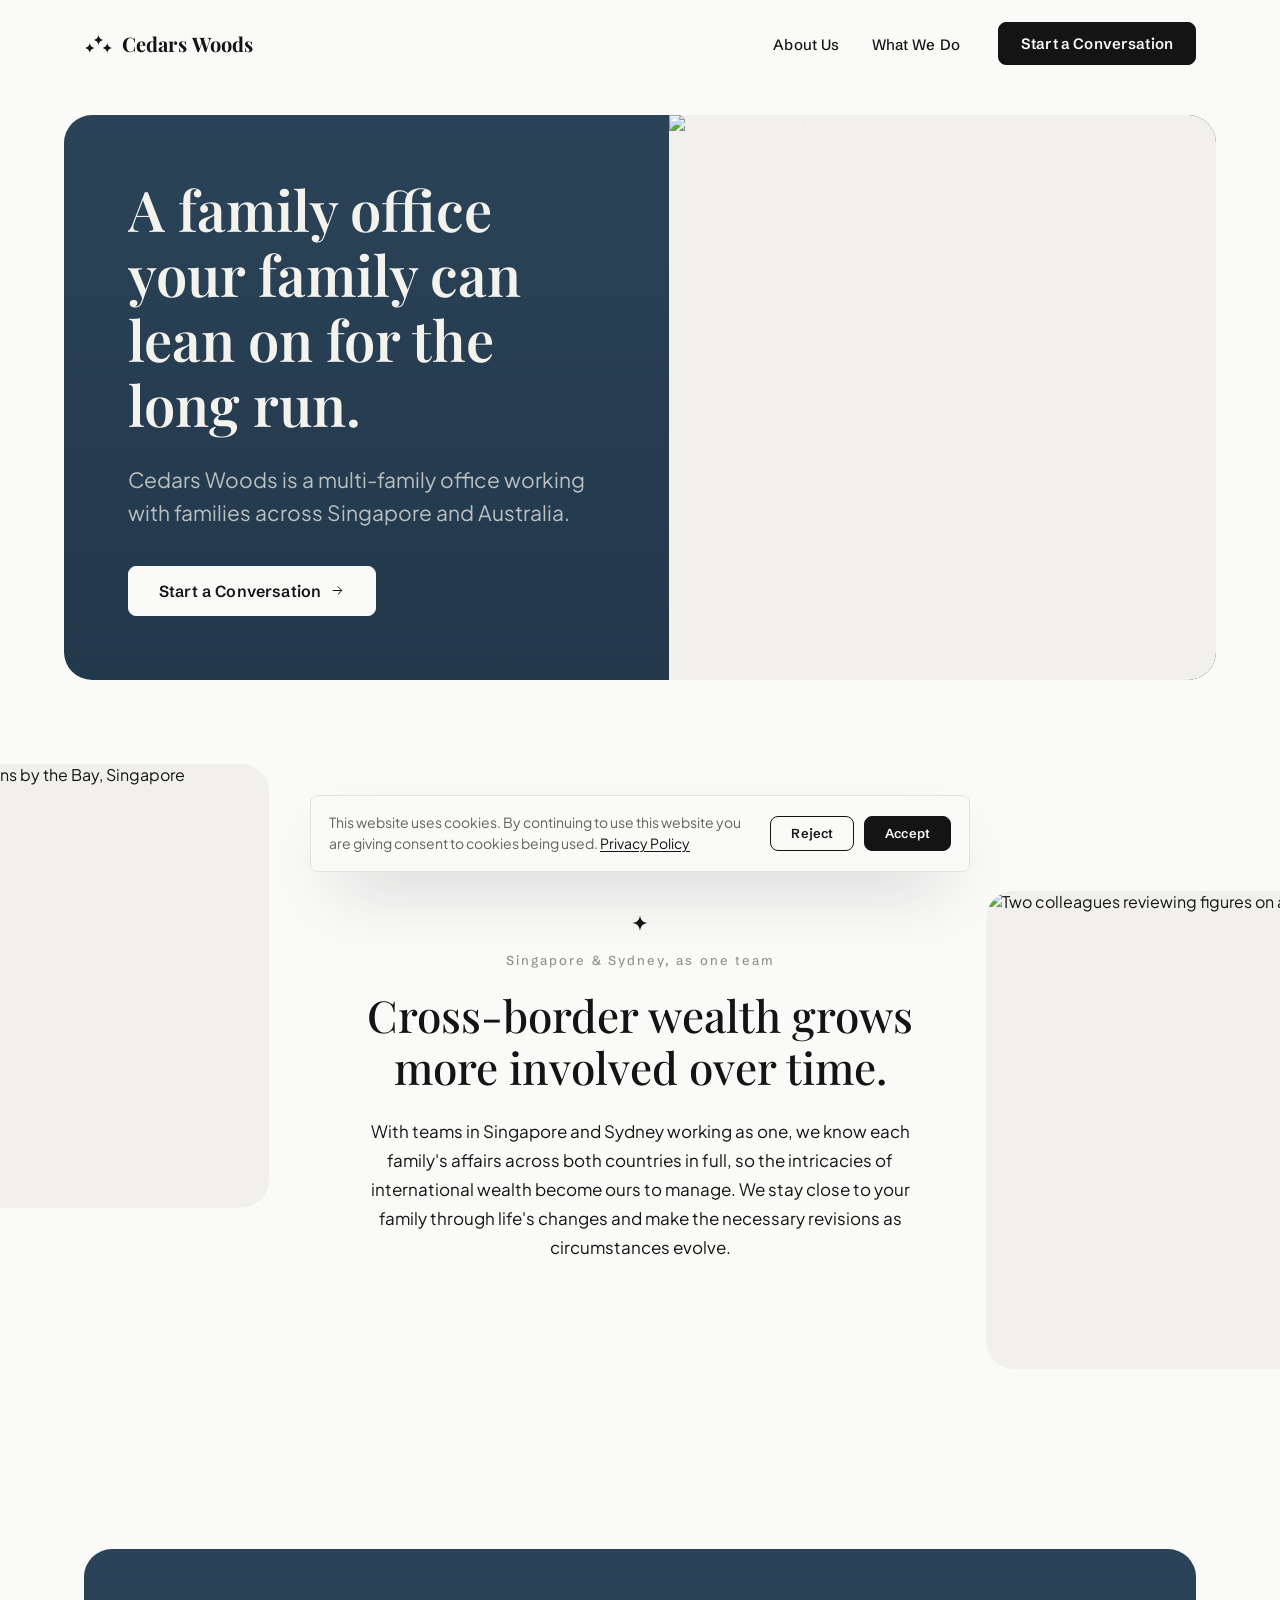
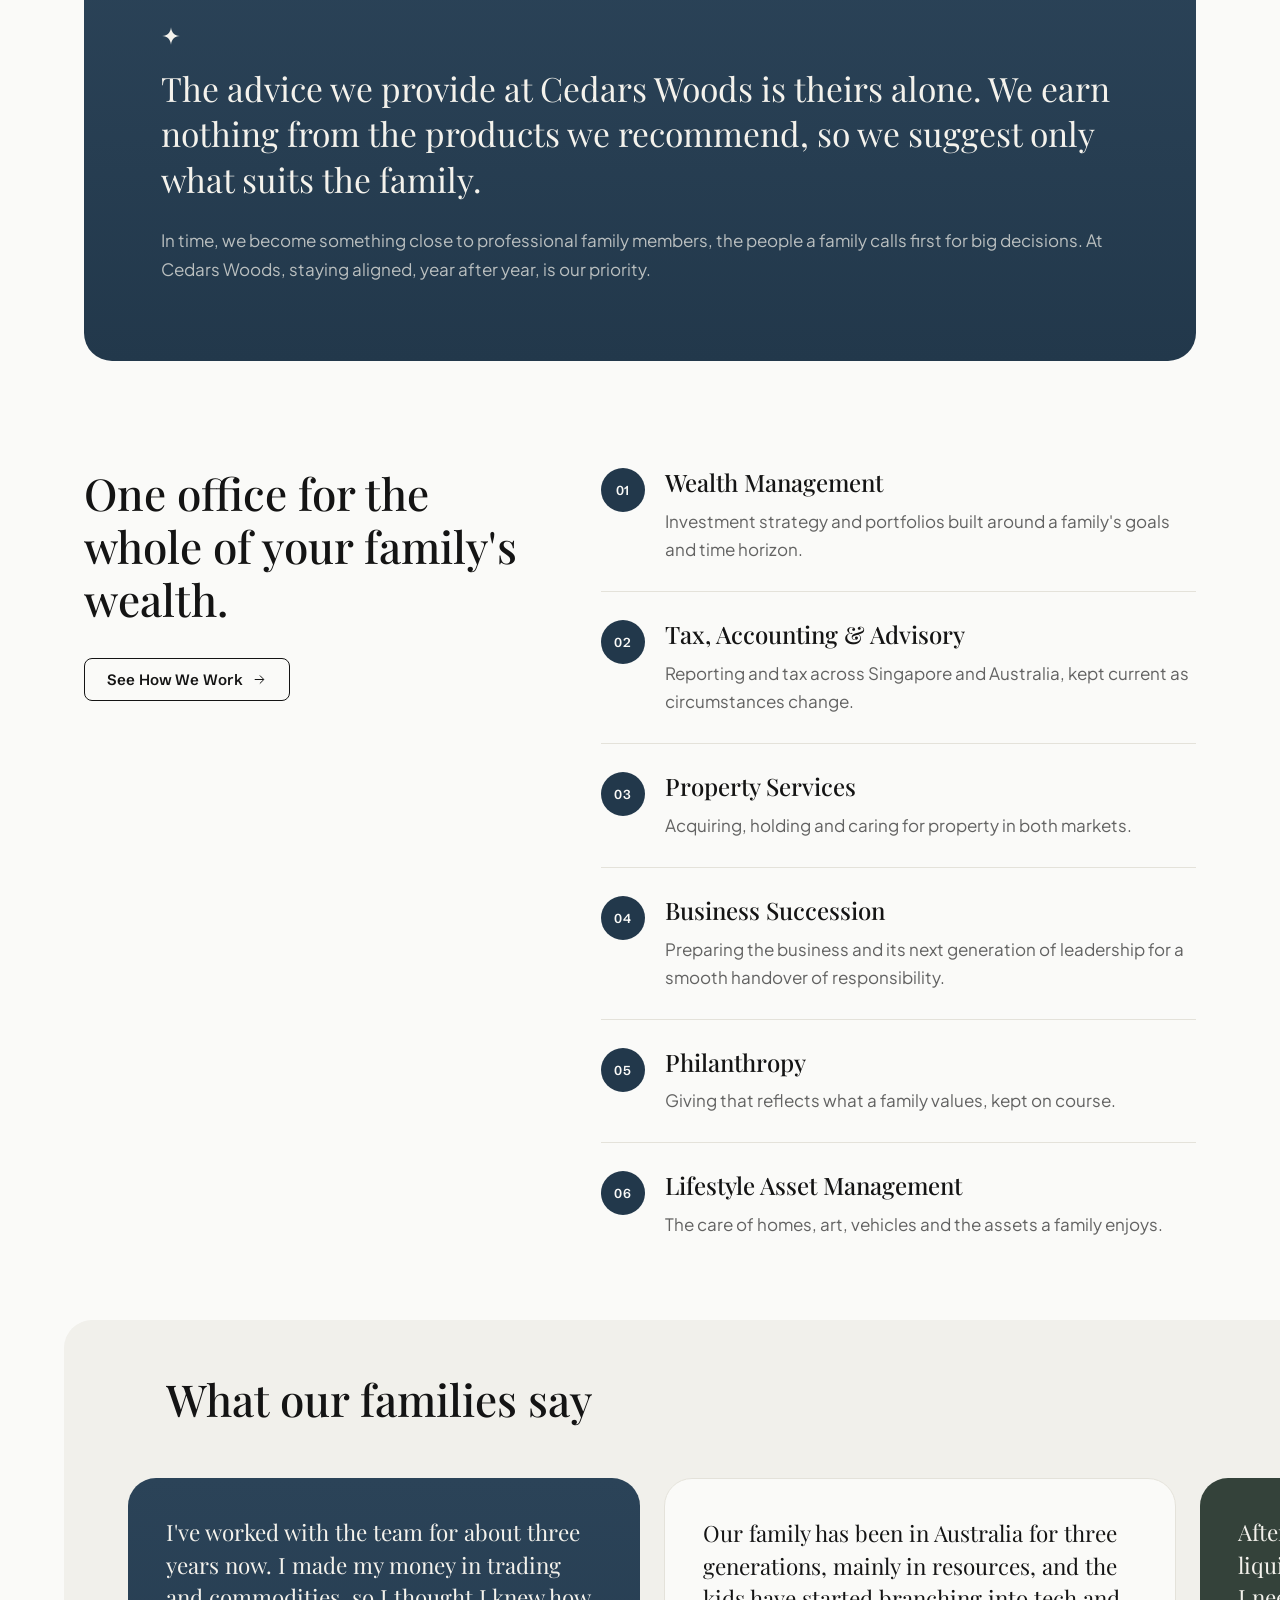
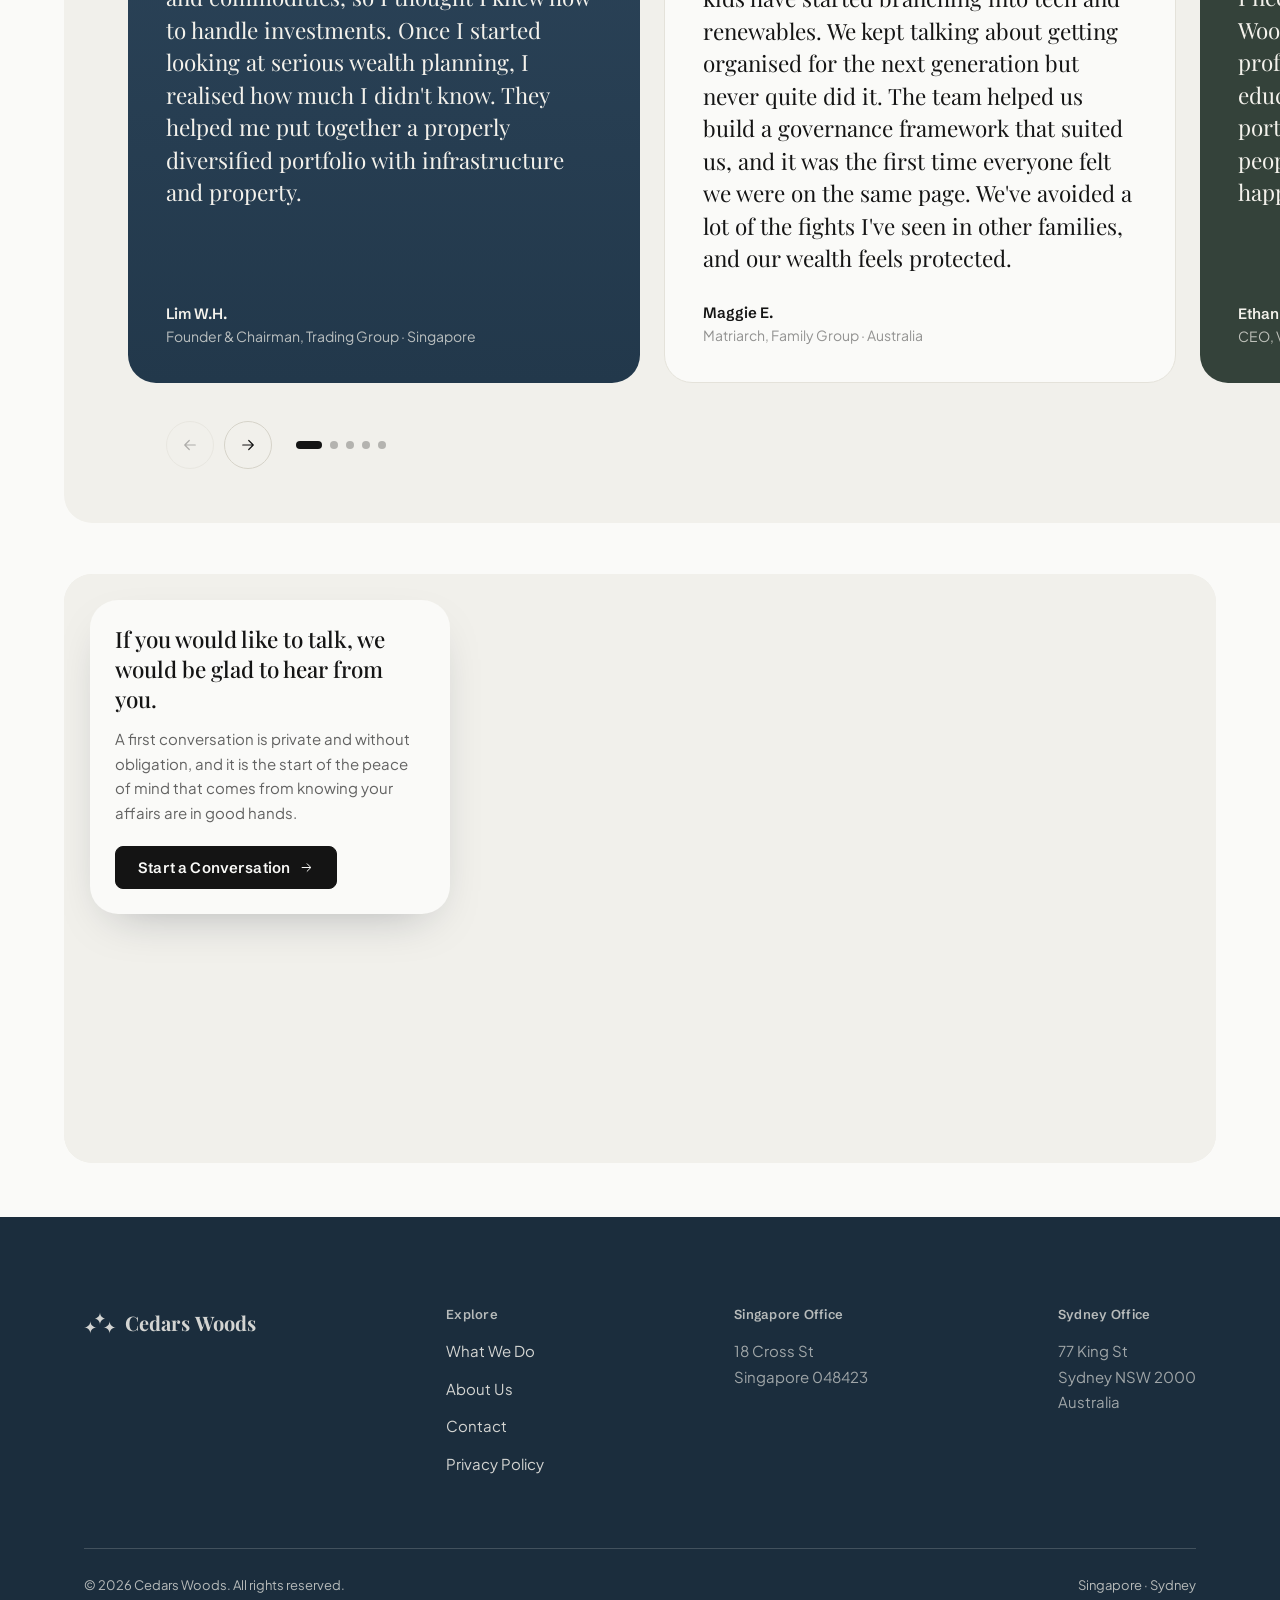
==== index.html @ e8a49296 "1" ====
<!DOCTYPE html>
<html lang="en">
<head>
<meta charset="utf-8">
<meta name="viewport" content="width=device-width, initial-scale=1">
<title>Cedars Woods | Multi-Family Office in Singapore &amp; Australia</title>
<meta name="description" content="Cedars Woods is a multi-family office looking after the whole of a family's wealth across Singapore and Australia, from investments to succession and giving.">
<link rel="icon" href="favicon.svg" type="image/svg+xml">
<link rel="stylesheet" href="style.css">
</head>
<body>

<header class="nav" id="nav">
  <div class="nav__inner">
    <a class="logo" href="index.html" aria-label="Cedars Woods">
      <svg width="29" height="20" viewBox="0 0 81.35 55.2" fill="currentColor" aria-hidden="true"><path d="M16.2,55.2c0-9.58-6.61-16.2-16.2-16.2,9.58,0,16.2-6.61,16.2-16.2,0,9.58,6.61,16.2,16.2,16.2-9.58,0-16.2,6.61-16.2,16.2Z"></path><path d="M40.68,32.39c0-9.58-6.61-16.2-16.2-16.2,9.58,0,16.2-6.61,16.2-16.2,0,9.58,6.61,16.2,16.2,16.2-9.58,0-16.2,6.61-16.2,16.2Z"></path><path d="M65.16,55.2c0-9.58-6.61-16.2-16.2-16.2,9.58,0,16.2-6.61,16.2-16.2,0,9.58,6.61,16.2,16.2,16.2-9.58,0-16.2,6.61-16.2,16.2Z"></path></svg>
      <span class="logo__word">Cedars&nbsp;Woods</span>
    </a>
    <nav class="nav__desktop">
      <ul class="nav__links">
        <li><a class="nav__link" href="about.html">About Us</a></li>
        <li><a class="nav__link" href="what-we-do.html">What We Do</a></li>
      </ul>
      <a class="btn btn--primary" href="contact.html">Start a Conversation</a>
    </nav>
    <button class="nav__toggle" id="navToggle" aria-label="Menu" aria-expanded="false">
      <svg width="24" height="24" viewBox="0 0 24 24" fill="none" aria-hidden="true"><path d="M3 7h18M3 12h18M3 17h18" stroke="currentColor" stroke-width="1.6" stroke-linecap="round"></path></svg>
    </button>
  </div>
  <div class="nav__mobile">
    <a href="about.html">About Us</a>
    <a href="what-we-do.html">What We Do</a>
    <a class="btn btn--primary" href="contact.html" style="align-self:flex-start;margin-top:12px;">Start a Conversation</a>
  </div>
</header>

<main>
  <!-- Hero -->
  <section class="hero">
    <div class="feature">
      <div class="hero__grid">
        <div class="hero__copy">
          <h1 data-line-reveal>A family office your family can lean on for the long run.</h1>
          <p>Cedars Woods is a multi-family office working with families across Singapore and Australia.</p>
          <div class="hero__actions">
            <a class="btn btn--light btn--lg" href="contact.html">Start a Conversation <svg width="15" height="15" viewBox="0 0 24 24" fill="none" aria-hidden="true"><path d="M5 12h13M13 6l6 6-6 6" stroke="currentColor" stroke-width="1.6" stroke-linecap="round" stroke-linejoin="round"></path></svg></a>
          </div>
        </div>
        <div class="hero__media">
          <div class="media"><img src="images/syd3.jpg" alt="Sydney Opera House reflected in the harbour"></div>
        </div>
      </div>
    </div>
  </section>

  <!-- Cross-border (flanked, parallax) -->
  <section class="flank">
    <div class="flank__img flank__img--left" data-factor="0.04">
      <div class="media" style="aspect-ratio:3/4;"><img src="images/sing3.jpg" alt="Gardens by the Bay, Singapore"></div>
    </div>
    <div class="flank__img flank__img--right" data-factor="0.03">
      <div class="media" style="aspect-ratio:3/4;"><img src="images/business1.jpg" alt="Two colleagues reviewing figures on a tablet"></div>
    </div>
    <div class="flank__inner">
      <div class="marker marker--center"><svg width="18" height="18" viewBox="0 0 24 24" fill="currentColor" aria-hidden="true"><path d="M12 1.5C12.7 8 16 11.3 22.5 12 16 12.7 12.7 16 12 22.5 11.3 16 8 12.7 1.5 12 8 11.3 11.3 8 12 1.5Z"></path></svg></div>
      <span class="eyebrow">Singapore &amp; Sydney, as one team</span>
      <h2 data-line-reveal>Cross-border wealth grows more involved over time.</h2>
      <p>With teams in Singapore and Sydney working as one, we know each family's affairs across both countries in full, so the intricacies of international wealth become ours to manage. We stay close to your family through life's changes and make the necessary revisions as circumstances evolve.</p>
    </div>
  </section>

  <!-- Why families stay -->
  <section class="section">
    <div class="reveal">
      <div class="feature whystay">
        <div>
          <div class="marker marker--on-navy" style="margin-bottom:20px;"><svg width="20" height="20" viewBox="0 0 24 24" fill="currentColor" aria-hidden="true"><path d="M12 1.5C12.7 8 16 11.3 22.5 12 16 12.7 12.7 16 12 22.5 11.3 16 8 12.7 1.5 12 8 11.3 11.3 8 12 1.5Z"></path></svg></div>
          <p class="serif">The advice we provide at Cedars Woods is theirs alone. We earn nothing from the products we recommend, so we suggest only what suits the family.</p>
          <p class="body">In time, we become something close to professional family members, the people a family calls first for big decisions. At Cedars Woods, staying aligned, year after year, is our priority.</p>
        </div>
      </div>
    </div>
  </section>

  <!-- What we do -->
  <section class="section">
    <div>
      <div class="services">
        <div class="services__aside">
          <h2 data-line-reveal>One office for the whole of your family's wealth.</h2>
          <div class="services__actions">
            <a class="btn btn--outline" href="what-we-do.html">See How We Work <svg width="15" height="15" viewBox="0 0 24 24" fill="none" aria-hidden="true"><path d="M5 12h13M13 6l6 6-6 6" stroke="currentColor" stroke-width="1.6" stroke-linecap="round" stroke-linejoin="round"></path></svg></a>
          </div>
        </div>
        <div class="services__list">
          <div class="service"><span class="service__num">01</span><div><h3>Wealth Management</h3><p>Investment strategy and portfolios built around a family's goals and time horizon.</p></div></div>
          <div class="service"><span class="service__num">02</span><div><h3>Tax, Accounting &amp; Advisory</h3><p>Reporting and tax across Singapore and Australia, kept current as circumstances change.</p></div></div>
          <div class="service"><span class="service__num">03</span><div><h3>Property Services</h3><p>Acquiring, holding and caring for property in both markets.</p></div></div>
          <div class="service"><span class="service__num">04</span><div><h3>Business Succession</h3><p>Preparing the business and its next generation of leadership for a smooth handover of responsibility.</p></div></div>
          <div class="service"><span class="service__num">05</span><div><h3>Philanthropy</h3><p>Giving that reflects what a family values, kept on course.</p></div></div>
          <div class="service"><span class="service__num">06</span><div><h3>Lifestyle Asset Management</h3><p>The care of homes, art, vehicles and the assets a family enjoys.</p></div></div>
        </div>
      </div>
    </div>
  </section>

  <!-- Testimonials -->
  <section class="tsection" aria-label="What our families say">
    <div class="tsection__head"><h2 data-line-reveal>What our families say</h2></div>
    <div class="tslider">
      <div class="tslider__track" id="tslideTrack">
        <figure class="tslide tslide--navy">
          <blockquote>I've worked with the team for about three years now. I made my money in trading and commodities, so I thought I knew how to handle investments. Once I started looking at serious wealth planning, I realised how much I didn't know. They helped me put together a properly diversified portfolio with infrastructure and property.</blockquote>
          <figcaption><span class="tslide__name">Lim W.H.</span><span class="tslide__detail">Founder &amp; Chairman, Trading Group · Singapore</span></figcaption>
        </figure>
        <figure class="tslide tslide--light">
          <blockquote>Our family has been in Australia for three generations, mainly in resources, and the kids have started branching into tech and renewables. We kept talking about getting organised for the next generation but never quite did it. The team helped us build a governance framework that suited us, and it was the first time everyone felt we were on the same page. We've avoided a lot of the fights I've seen in other families, and our wealth feels protected.</blockquote>
          <figcaption><span class="tslide__name">Maggie E.</span><span class="tslide__detail">Matriarch, Family Group · Australia</span></figcaption>
        </figure>
        <figure class="tslide tslide--green">
          <blockquote>After I sold part of the business and had liquidity events in Australia and Singapore, I needed proper structures fast. Cedars Woods handled the investment side professionally and helped me set up education funding and a small impact portfolio. They've quickly become the people I call when something important happens. That level of trust is rare.</blockquote>
          <figcaption><span class="tslide__name">Ethan C.</span><span class="tslide__detail">CEO, Venture Fund · Australia &amp; Singapore</span></figcaption>
        </figure>
        <figure class="tslide tslide--navy900">
          <blockquote>When my father passed away, I suddenly had to deal with assets spread across Australia while working full-time as a doctor. I was out of my depth. Cedars Woods took care of everything, and they helped my siblings and me have the conversations we'd been avoiding. Two years on, our capital is properly looked after. I'm grateful for that.</blockquote>
          <figcaption><span class="tslide__name">Dr. Sophia L.</span><span class="tslide__detail">Medical Specialist · Australia</span></figcaption>
        </figure>
        <figure class="tslide tslide--light">
          <blockquote>My father built the business in Singapore over forty years, and handing it on was never going to be simple. Cedars Woods sat down with all of us, not only me, and helped the family agree how the next generation would take the reins. The arrangement they drew up has held, and we are closer for it.</blockquote>
          <figcaption><span class="tslide__name">Tan K.S.</span><span class="tslide__detail">Second Generation, Manufacturing Group · Singapore</span></figcaption>
        </figure>
      </div>
    </div>
    <div class="tslider__controls">
      <div class="tslider__arrows">
        <button class="t-arrow" id="tPrev" aria-label="Previous" disabled><svg width="18" height="18" viewBox="0 0 24 24" fill="none" aria-hidden="true"><path d="M19 12H6M11 6l-6 6 6 6" stroke="currentColor" stroke-width="1.6" stroke-linecap="round" stroke-linejoin="round"></path></svg></button>
        <button class="t-arrow" id="tNext" aria-label="Next"><svg width="18" height="18" viewBox="0 0 24 24" fill="none" aria-hidden="true"><path d="M5 12h13M13 6l6 6-6 6" stroke="currentColor" stroke-width="1.6" stroke-linecap="round" stroke-linejoin="round"></path></svg></button>
      </div>
      <div class="tslider__dots" id="tDots"></div>
    </div>
  </section>

  <!-- Closing CTA over media -->
  <section class="cta-media">
    <div class="cta-media__frame">
      <div class="media"><video src="images/contact.mp4" autoplay muted loop playsinline></video></div>
      <div class="cta-media__card">
        <h2 data-line-reveal>If you would like to talk, we would be glad to hear from you.</h2>
        <p>A first conversation is private and without obligation, and it is the start of the peace of mind that comes from knowing your affairs are in good hands.</p>
        <a class="btn btn--primary" href="contact.html">Start a Conversation <svg width="15" height="15" viewBox="0 0 24 24" fill="none" aria-hidden="true"><path d="M5 12h13M13 6l6 6-6 6" stroke="currentColor" stroke-width="1.6" stroke-linecap="round" stroke-linejoin="round"></path></svg></a>
      </div>
    </div>
  </section>
</main>

<footer class="footer">
  <div class="footer__inner">
    <div class="footer__grid">
      <div class="footer__brand">
        <a class="logo logo--on-navy" href="index.html" aria-label="Cedars Woods">
          <svg width="32" height="22" viewBox="0 0 81.35 55.2" fill="currentColor" aria-hidden="true"><path d="M16.2,55.2c0-9.58-6.61-16.2-16.2-16.2,9.58,0,16.2-6.61,16.2-16.2,0,9.58,6.61,16.2,16.2,16.2-9.58,0-16.2,6.61-16.2,16.2Z"></path><path d="M40.68,32.39c0-9.58-6.61-16.2-16.2-16.2,9.58,0,16.2-6.61,16.2-16.2,0,9.58,6.61,16.2,16.2,16.2-9.58,0-16.2,6.61-16.2,16.2Z"></path><path d="M65.16,55.2c0-9.58-6.61-16.2-16.2-16.2,9.58,0,16.2-6.61,16.2-16.2,0,9.58,6.61,16.2,16.2,16.2-9.58,0-16.2,6.61-16.2,16.2Z"></path></svg>
          <span class="logo__word">Cedars&nbsp;Woods</span>
        </a>
      </div>
      <div>
        <h4>Explore</h4>
        <ul>
          <li><a href="what-we-do.html">What We Do</a></li>
          <li><a href="about.html">About Us</a></li>
          <li><a href="contact.html">Contact</a></li>
          <li><a href="privacy.html">Privacy Policy</a></li>
        </ul>
      </div>
      <div>
        <h4>Singapore Office</h4>
        <address>18 Cross St<br>Singapore 048423</address>
      </div>
      <div>
        <h4>Sydney Office</h4>
        <address>77 King St<br>Sydney NSW 2000<br>Australia</address>
      </div>
    </div>
    <div class="footer__base">
      <span>© <span id="year">2026</span> Cedars Woods. All rights reserved.</span>
      <span>Singapore · Sydney</span>
    </div>
  </div>
</footer>

<script type="module" src="js/main.js"></script>
</body>
</html>
---- style.css ----
@import url('https://fonts.googleapis.com/css2?family=Playfair+Display:ital,wght@0,400;0,500;0,600;0,700;0,800;1,400;1,500;1,600&family=Schibsted+Grotesk:ital,wght@0,400;0,500;0,600;0,700&family=Plus+Jakarta+Sans:ital,wght@0,400;0,500;0,600;0,700;1,400&display=swap');

:root {
  /* palette */
  --navy-700: #2B4358;
  --navy-800: #22384B;
  --navy-900: #1B2D3D;
  --surface: #FAFAF8;
  --surface-2: #F1F0EB;
  --ink: #141414;
  --green-800: #34423A;
  --ink-70: rgba(20, 20, 20, 0.66);
  --ink-45: rgba(20, 20, 20, 0.45);
  --line: #E4E2DA;
  --line-strong: #D6D3C9;
  --on-navy: #F4F2EC;
  --on-navy-70: rgba(244, 242, 236, 0.72);
  --on-navy-line: rgba(244, 242, 236, 0.18);

  --text-body: var(--ink-70);
  --text-muted: var(--ink-45);
  --border-subtle: var(--line);
  --border-control: var(--line-strong);
  --accent: var(--green-800);
  --btn-bg-hover: #2c2c2c;
  --feature-gradient: linear-gradient(180deg, var(--navy-700) 0%, var(--navy-800) 100%);
  --image-scrim: linear-gradient(180deg, rgba(15,25,38,0) 35%, rgba(15,25,38,0.65) 100%);

  /* type */
  --font-serif: 'Playfair Display', Georgia, 'Times New Roman', serif;
  --font-label: 'Schibsted Grotesk', system-ui, -apple-system, sans-serif;
  --font-body: 'Plus Jakarta Sans', system-ui, -apple-system, sans-serif;
  --display-xl: clamp(2.25rem, 1.4rem + 3.4vw, 3.5rem);
  --display-lg: clamp(1.9rem, 1.3rem + 2.4vw, 2.75rem);
  --display-md: clamp(1.6rem, 1.2rem + 1.6vw, 2.1rem);
  --display-sm: 1.5rem;
  --text-lead: clamp(1.125rem, 1.05rem + 0.4vw, 1.3125rem);

  /* space */
  --section-y: clamp(40px, 4.2vw, 76px);
  --gutter: clamp(20px, 5vw, 64px);
  --max-page: 1240px;
  --max-prose: 620px;
  --max-wide: 1080px;

  /* effects */
  --radius-card: 28px;
  --radius-control: 8px;
  --radius-pill: 999px;
  --shadow-card: 0 18px 50px -24px rgba(20, 30, 45, 0.35);
  --shadow-float: 0 30px 70px -30px rgba(15, 25, 40, 0.45);
  --ease-out: cubic-bezier(0.22, 1, 0.36, 1);
  --dur-base: 280ms;
  --dur-slow: 600ms;
  --thread: #3F5C77;
}

* { box-sizing: border-box; }
html { scroll-behavior: smooth; }
body {
  margin: 0;
  background: var(--surface);
  font-family: var(--font-body);
  color: var(--ink);
  -webkit-font-smoothing: antialiased;
}
img { display: block; max-width: 100%; }
a { color: inherit; }
h1, h2, h3, p, figure, blockquote { margin: 0; }

/* ---------- shared bits ---------- */
.eyebrow {
  font-family: var(--font-label); font-size: 0.8125rem; font-weight: 500;
  letter-spacing: 0.16em; color: var(--text-muted);
}
.eyebrow--on-navy { color: var(--on-navy-70); }

.marker { display: flex; }
.marker--center { justify-content: center; }
.marker svg { display: block; color: var(--ink); }
.marker--on-navy svg { color: var(--on-navy); }

.lead { font-size: var(--text-lead); line-height: 1.6; color: var(--text-body); }

/* media placeholders — replace each .media with a real <img> (or <video>) */
.media {
  position: relative; overflow: hidden; border-radius: var(--radius-card);
  background: var(--surface-2); min-height: 220px;
}
.media img, .media video { width: 100%; height: 100%; object-fit: cover; }
.media[data-label]::after {
  content: attr(data-label); position: absolute; inset: 0; display: flex;
  align-items: center; justify-content: center; text-align: center; padding: 24px;
  font-family: var(--font-label); font-size: 0.8125rem; letter-spacing: 0.04em;
  color: var(--ink-45);
}

/* ---------- buttons ---------- */
.btn {
  display: inline-flex; align-items: center; gap: 9px;
  font-family: var(--font-label); font-weight: 600; letter-spacing: 0.01em; line-height: 1;
  border-radius: var(--radius-control); cursor: pointer; text-decoration: none; white-space: nowrap;
  padding: 13px 22px; font-size: 0.9375rem; border: 1px solid transparent;
  -webkit-tap-highlight-color: transparent;
  transition: background var(--dur-base) var(--ease-out), color var(--dur-base) var(--ease-out), transform 160ms var(--ease-out), opacity var(--dur-base) var(--ease-out);
}
.btn--lg { padding: 16px 30px; font-size: 1rem; }
.btn--primary { background: var(--ink); color: var(--surface); border-color: var(--ink); }
.btn--primary:hover { background: var(--btn-bg-hover); border-color: var(--btn-bg-hover); }
.btn--light { background: var(--surface); color: var(--ink); border-color: var(--surface); }
.btn--light:hover { opacity: 0.88; }
.btn--outline { background: transparent; color: var(--ink); border-color: var(--ink); }
.btn--outline:hover { background: var(--ink); color: var(--surface); }
.btn:active { transform: translateY(1px); }
.btn svg { transition: transform var(--dur-base) var(--ease-out); }
.btn:hover svg { transform: translateX(3px); }

.inline-link {
  color: var(--ink); text-decoration: underline; text-underline-offset: 3px;
  text-decoration-thickness: 1px; transition: color var(--dur-base) var(--ease-out);
}
.inline-link:hover { color: var(--accent); }

/* ---------- nav ---------- */
.nav { background: var(--surface); position: relative; z-index: 30; }
.nav__inner {
  max-width: var(--max-page); margin: 0 auto; padding: 22px var(--gutter);
  display: flex; align-items: center; justify-content: space-between; gap: 24px;
}
.logo { display: inline-flex; align-items: center; gap: 9px; text-decoration: none; color: var(--ink); }
.logo svg { display: block; }
.logo__word { font-family: var(--font-serif); font-weight: 700; font-size: 1.25rem; letter-spacing: 0.005em; white-space: nowrap; }
.logo--on-navy { color: var(--on-navy); }

.nav__desktop { display: flex; align-items: center; gap: 38px; }
.nav__links { display: flex; align-items: center; gap: 32px; list-style: none; margin: 0; padding: 0; }
.nav__link {
  font-family: var(--font-label); font-size: 0.9375rem; font-weight: 500; color: var(--ink);
  text-decoration: none; letter-spacing: 0.01em; white-space: nowrap; position: relative;
}
.nav__link::after {
  content: ""; position: absolute; left: 0; bottom: -5px; width: 100%; height: 1px;
  background: currentColor; transform: scaleX(0); transform-origin: right;
  transition: transform var(--dur-base) var(--ease-out);
}
.nav__link:hover::after, .nav__link[aria-current="page"]::after { transform: scaleX(1); transform-origin: left; }

.nav__toggle { display: none; background: none; border: none; cursor: pointer; padding: 8px; color: var(--ink); }
.nav__mobile { display: none; border-top: 1px solid var(--border-subtle); padding: 16px var(--gutter) 28px; flex-direction: column; gap: 4px; }
.nav__mobile a { font-family: var(--font-label); font-weight: 500; font-size: 1.0625rem; color: var(--ink); text-decoration: none; padding: 12px 0; }
.nav.is-open .nav__mobile { display: flex; }

/* ---------- hero ---------- */
.hero { padding: 28px var(--gutter) 0; }
.feature {
  background: var(--feature-gradient); color: var(--on-navy);
  border-radius: var(--radius-card); overflow: hidden;
}
.hero .feature { box-shadow: none; }
.hero__grid { display: grid; grid-template-columns: 1.05fr 0.95fr; align-items: stretch; }
.hero__copy { padding: clamp(36px, 5vw, 76px); display: flex; flex-direction: column; justify-content: center; }
.hero__copy h1 {
  font-family: var(--font-serif); font-weight: 600; font-size: var(--display-xl);
  line-height: 1.08; letter-spacing: normal; color: var(--on-navy); max-width: 12ch;
}
.hero__copy p { margin-top: 24px; font-size: var(--text-lead); line-height: 1.6; color: var(--on-navy-70); max-width: 42ch; }
.hero__actions { margin-top: 36px; }
.hero__media { position: relative; min-height: 440px; }
.hero__media .media { position: absolute; inset: 0; border-radius: 0; }

/* ---------- generic section ---------- */
.section { max-width: var(--max-page); margin: 0 auto; padding: var(--section-y) var(--gutter); }
.section--wide { max-width: var(--max-wide); }
.section--prose { max-width: var(--max-prose); }
.section__head h2 {
  font-family: var(--font-serif); font-weight: 500; font-size: var(--display-lg);
  line-height: 1.12; letter-spacing: normal; color: var(--ink);
}

/* ---------- services (home, two columns) ---------- */
.services { display: grid; grid-template-columns: minmax(0, 0.85fr) minmax(0, 1.15fr); gap: clamp(40px, 6vw, 88px); align-items: start; }
.services__aside h2 { font-family: var(--font-serif); font-weight: 500; font-size: var(--display-lg); line-height: 1.12; letter-spacing: normal; color: var(--ink); }
.services__actions { margin-top: 32px; }

.service { display: grid; grid-template-columns: auto 1fr; gap: 20px; align-items: start; padding: 28px 0; border-top: 1px solid var(--border-subtle); }
.service:first-child { border-top: none; padding-top: 0; }
.service__num {
  display: inline-flex; align-items: center; justify-content: center;
  width: 44px; height: 44px; border-radius: var(--radius-pill); flex: 0 0 auto;
  background: var(--navy-800); color: var(--surface);
  font-family: var(--font-label); font-size: 0.8125rem; font-weight: 600; letter-spacing: 0.02em;
}
.service h3 { font-family: var(--font-serif); font-weight: 500; font-size: 1.5rem; line-height: 1.2; letter-spacing: normal; color: var(--ink); }
.service p { margin-top: 10px; font-size: 1.0625rem; line-height: 1.65; color: var(--text-body); max-width: 60ch; }

/* ---------- flanked intro ---------- */
.flank { position: relative; overflow: hidden; }
.flank__inner { max-width: min(700px, 100%); margin: 0 auto; padding: calc(var(--section-y) + 180px) var(--gutter); position: relative; z-index: 1; text-align: center; }
.flank__inner h2 { margin-top: 22px; font-family: var(--font-serif); font-weight: 500; font-size: var(--display-lg); line-height: 1.12; letter-spacing: normal; color: var(--ink); }
.flank__inner .eyebrow { display: block; margin-top: 20px; }
.flank__inner p { margin: 22px auto 0; max-width: 54ch; font-size: 1.0625rem; line-height: 1.7; color: var(--ink); }
.flank__img { position: absolute; will-change: transform; z-index: 0; }
.flank__img .media { width: 100%; }
.flank__img--left { left: clamp(-120px, -5vw, -64px); top: clamp(80px, 13%, 200px); width: clamp(240px, 26vw, 460px); }
.flank__img--right { right: clamp(-120px, -5vw, -64px); bottom: clamp(80px, 13%, 200px); width: clamp(260px, 28vw, 500px); }

/* ---------- why stay (navy panel) ---------- */
.whystay { padding: clamp(40px, 6vw, 88px); }
.whystay > div { max-width: none; }
.whystay p.serif { font-family: var(--font-serif); font-weight: 400; font-size: var(--display-md); line-height: 1.35; letter-spacing: normal; color: var(--on-navy); }
.whystay p.body { margin-top: 24px; font-size: 1.0625rem; line-height: 1.7; color: var(--on-navy-70); }

/* ---------- testimonial slider ---------- */
.tsection {
  --tslide-w: clamp(300px, 40vw, 560px); --tslide-pad: clamp(28px, 3vw, 44px);
  margin-left: var(--gutter); background: var(--surface-2);
  border-top-left-radius: var(--radius-card); border-bottom-left-radius: var(--radius-card);
  overflow: hidden; padding-top: var(--section-y); padding-bottom: var(--section-y);
}
.tsection__head { padding-left: calc(var(--gutter) + var(--tslide-pad)); padding-right: var(--gutter); }
.tsection__head h2 { font-family: var(--font-serif); font-weight: 500; font-size: var(--display-lg); line-height: 1.12; letter-spacing: normal; color: var(--ink); }
.tslider { margin-top: clamp(32px, 4vw, 56px); }
.tslider__track { display: flex; gap: 24px; align-items: stretch; padding-left: var(--gutter); transition: transform var(--dur-slow) var(--ease-out); will-change: transform; }
.tslide {
  flex: 0 0 var(--tslide-w); width: var(--tslide-w); margin: 0;
  border-radius: var(--radius-card); padding: var(--tslide-pad);
  display: flex; flex-direction: column; justify-content: space-between; gap: 28px;
}
.tslide blockquote { font-family: var(--font-serif); font-weight: 400; font-size: clamp(1.1rem, 1rem + 0.5vw, 1.4rem); line-height: 1.45; letter-spacing: normal; text-wrap: pretty; }
.tslide figcaption { display: flex; flex-direction: column; gap: 4px; }
.tslide__name { font-family: var(--font-label); font-weight: 600; font-size: 0.9375rem; }
.tslide__detail { font-size: 0.875rem; }
.tslide--navy { background: var(--feature-gradient); color: var(--on-navy); }
.tslide--navy .tslide__detail { color: var(--on-navy-70); }
.tslide--light { background: var(--surface); color: var(--ink); border: 1px solid var(--border-subtle); }
.tslide--light .tslide__detail { color: var(--text-muted); }
.tslide--green { background: var(--green-800); color: var(--on-navy); }
.tslide--green .tslide__detail { color: rgba(244, 242, 236, 0.72); }
.tslide--navy900 { background: var(--navy-900); color: var(--on-navy); }
.tslide--navy900 .tslide__detail { color: var(--on-navy-70); }

.tslider__controls { padding-left: calc(var(--gutter) + var(--tslide-pad)); margin-top: clamp(28px, 3vw, 40px); display: flex; align-items: center; gap: 24px; }
.tslider__arrows { display: flex; gap: 10px; }
.t-arrow {
  display: inline-flex; align-items: center; justify-content: center; width: 48px; height: 48px;
  border-radius: var(--radius-pill); border: 1px solid var(--border-control); background: transparent;
  color: var(--ink); cursor: pointer;
  transition: background var(--dur-base) var(--ease-out), color var(--dur-base) var(--ease-out), opacity var(--dur-base) var(--ease-out);
}
.t-arrow:hover { background: var(--ink); color: var(--surface); border-color: var(--ink); }
.t-arrow:disabled { opacity: 0.3; cursor: default; }
.t-arrow:disabled:hover { background: transparent; color: var(--ink); border-color: var(--border-control); }
.tslider__dots { display: flex; gap: 8px; }
.t-dot { width: 8px; height: 8px; border-radius: 999px; border: none; padding: 0; cursor: pointer; background: var(--ink); opacity: 0.28; transition: width var(--dur-base) var(--ease-out), opacity var(--dur-base) var(--ease-out); }
.t-dot.is-active { width: 26px; opacity: 1; }

/* ---------- home cta media ---------- */
.cta-media { padding-top: clamp(32px, 4vw, 64px); padding-bottom: var(--section-y); }
.cta-media__frame {
  position: relative; margin-left: var(--gutter); margin-right: var(--gutter);
  border-radius: var(--radius-card); overflow: hidden; min-height: clamp(440px, 46vw, 600px);
  background: var(--surface-2);
}
.cta-media__frame .media { position: absolute; inset: 0; border-radius: 0; }
.cta-media__card {
  position: absolute; top: 0; left: 0; margin: clamp(18px, 2vw, 32px); max-width: 360px;
  background: var(--surface); border-radius: var(--radius-card); box-shadow: var(--shadow-card);
  padding: clamp(24px, 2vw, 32px);
}
.cta-media__card h2 { font-family: var(--font-serif); font-weight: 500; font-size: 1.4rem; line-height: 1.25; letter-spacing: normal; color: var(--ink); }
.cta-media__card p { margin-top: 12px; font-size: 0.9375rem; line-height: 1.65; color: var(--text-body); }
.cta-media__card .btn { margin-top: 20px; }

/* ---------- recurring cta band ---------- */
.cta-band { text-align: center; }
.cta-band h2 { margin-top: 22px; font-family: var(--font-serif); font-weight: 500; font-size: var(--display-md); line-height: 1.25; letter-spacing: normal; color: var(--ink); }
.cta-band p { margin: 20px auto 0; max-width: 46ch; font-size: 1.0625rem; line-height: 1.7; color: var(--text-body); }
.cta-band .btn { margin-top: 32px; }

/* ---------- about / what-we-do shared ---------- */
.page-hero { max-width: var(--max-page); margin: 0 auto; padding: clamp(48px, 7vw, 104px) var(--gutter) clamp(24px, 3vw, 40px); }
.page-hero__inner { max-width: 820px; }
.page-hero h1 { margin-top: 20px; font-family: var(--font-serif); font-weight: 600; font-size: var(--display-xl); line-height: 1.08; letter-spacing: normal; color: var(--ink); }
.page-hero p { margin-top: 24px; max-width: 64ch; }

.altrow { display: grid; grid-template-columns: 1fr 1fr; gap: clamp(32px, 5vw, 76px); align-items: center; }
.altrow--flip .altrow__media { order: 2; }
.altrow__copy h2 { margin-top: 16px; font-family: var(--font-serif); font-weight: 500; font-size: var(--display-md); line-height: 1.18; letter-spacing: normal; color: var(--ink); }
.altrow__copy p { margin-top: 18px; font-size: 1.0625rem; line-height: 1.7; color: var(--text-body); }

/* about — bold side-spilling "moment" blocks (one big image holds two text moments) */
.moment { position: relative; overflow: hidden; }
.moment__inner {
  position: relative; z-index: 1; max-width: var(--max-page); margin: 0 auto;
  padding: clamp(64px, 9vw, 150px) var(--gutter);
  display: flex; flex-direction: column; gap: clamp(64px, 9vw, 150px);
}
.moment--left .moment__inner { align-items: flex-end; }   /* text on the right */
.moment--right .moment__inner { align-items: flex-start; } /* text on the left */
.moment__block { width: min(44%, 500px); }
.moment__block .eyebrow { display: block; }
.moment__block .serif { margin-top: 20px; font-family: var(--font-serif); font-weight: 400; font-size: var(--display-md); line-height: 1.32; letter-spacing: normal; color: var(--ink); }
.moment__block > :first-child { margin-top: 0; }
.moment__block h2 { margin-top: 20px; font-family: var(--font-serif); font-weight: 500; font-size: var(--display-md); line-height: 1.18; letter-spacing: normal; color: var(--ink); }
.moment__block p { margin-top: 18px; font-size: 1.0625rem; line-height: 1.7; color: var(--text-body); }
.moment__img { position: absolute; top: clamp(36px, 4vw, 72px); bottom: clamp(36px, 4vw, 72px); width: clamp(360px, 42vw, 680px); overflow: hidden; border-radius: var(--radius-card); z-index: 0; }
.moment__img--left { left: clamp(-160px, -6vw, -72px); }
.moment__img--right { right: clamp(-160px, -6vw, -72px); }
.moment__img-inner { position: absolute; top: -90px; bottom: -90px; left: 0; right: 0; will-change: transform; }
.moment__img .media { width: 100%; height: 100%; min-height: 0; border-radius: 0; }
/* scale tied to scroll (scrubbed in JS), anchored to the bottom corner nearest the edge */
.moment__img { transition: transform 200ms var(--ease-out), opacity 200ms var(--ease-out); }
.moment__img--left { transform-origin: left bottom; }
.moment__img--right { transform-origin: right bottom; }

/* ---------- "the line" theme ---------- */
.thread { width: 2px; background: rgba(63, 92, 119, 0.18); position: relative; flex: 0 0 auto; }
.thread__fill { position: absolute; inset: 0; background: var(--thread); transform: scaleY(0); transform-origin: top; transition: transform 760ms var(--ease-out); }
.thread--connector { height: clamp(80px, 12vh, 150px); margin: 6px 0; align-self: flex-start; }
.thread--connector.is-in .thread__fill { transform: scaleY(1); }

/* blue underlined section titles */
.line-title { color: var(--thread); text-decoration: underline; text-underline-offset: 5px; text-decoration-thickness: 1px; }

/* pinned line stage (intro): large left image + title -> blue line -> one paragraph at a time */
.line-stage { position: relative; height: 280vh; }
.line-stage__pin {
  position: sticky; top: 0; min-height: 100vh; overflow: hidden;
  display: flex; align-items: center;
}
.line-stage__pin-inner {
  width: 100%; max-width: var(--max-page); margin: 0 auto;
  padding: clamp(48px, 9vh, 96px) var(--gutter);
  display: flex; justify-content: flex-end;
}
.line-stage__col { width: min(46%, 520px); display: flex; flex-direction: column; }
.line-stage__title { max-width: 18ch; font-family: var(--font-serif); font-weight: 500; font-size: var(--display-md); line-height: 1.18; letter-spacing: normal; color: var(--ink); }
.line-stage .thread--stage { height: clamp(110px, 18vh, 220px); margin: clamp(22px, 3.2vh, 40px) 0; }
.line-stage__paras { position: relative; max-width: 46ch; min-height: clamp(170px, 22vh, 250px); }
.line-para { position: absolute; left: 0; top: 0; width: 100%; margin: 0; font-family: var(--font-body); font-size: 1.0625rem; line-height: 1.65; color: var(--text-body); opacity: 0; transform: translateY(26px); transition: opacity 520ms var(--ease-out), transform 760ms var(--ease-out); pointer-events: none; will-change: opacity, transform; }
.line-para.is-active { opacity: 1; transform: none; pointer-events: auto; transition: opacity 700ms var(--ease-out) 160ms, transform 880ms var(--ease-out) 160ms; }

/* right-side stage (image right, content left) + line entering from above */
.line-stage--right { height: 220vh; }
.line-stage--right .line-stage__pin { align-items: flex-start; }
.line-stage__pin-inner--left { justify-content: flex-start; }
.line-stage .thread--above { height: clamp(140px, 24vh, 280px); margin: 0 0 clamp(24px, 3.5vh, 44px); }
.line-stage__panels { min-height: clamp(230px, 32vh, 360px); }
.line-panel { display: block; }
.line-panel .eyebrow { display: block; }
.line-panel p { margin-top: 16px; }

.twocol { display: grid; grid-template-columns: 260px 1fr; gap: clamp(32px, 5vw, 76px); align-items: start; }
.twocol__main p.serif { font-family: var(--font-serif); font-weight: 400; font-size: var(--display-md); line-height: 1.32; letter-spacing: normal; color: var(--ink); }
.twocol__main p.body { margin-top: 22px; font-size: 1.0625rem; line-height: 1.7; color: var(--text-body); }
.twocol__main h2 { margin-top: 16px; font-family: var(--font-serif); font-weight: 500; font-size: var(--display-md); line-height: 1.18; letter-spacing: normal; color: var(--ink); }

/* what-we-do scroll carousel (one image at a time, advances on scroll steps, pinned) */
.twocol__aside:has(.wd-carousel) { align-self: stretch; }
.wd-carousel { --cg: 14px; position: sticky; top: 40px; }
.wd-carousel__viewport { width: 100%; height: clamp(200px, 24vw, 300px); overflow: hidden; border-radius: var(--radius-card); }
.wd-carousel__track { display: flex; flex-direction: row; gap: var(--cg); height: 100%; transition: transform 760ms cubic-bezier(0.65, 0, 0.2, 1); will-change: transform; }
.wd-carousel__item { flex: 0 0 100%; height: 100%; }
.wd-carousel__item .media { min-height: 0; height: 100%; border-radius: var(--radius-card); }

.giving p.serif { margin-top: 22px; font-family: var(--font-serif); font-weight: 400; font-size: var(--display-md); line-height: 1.35; color: var(--on-navy); }
.giving p.body { margin-top: 22px; font-size: 1.0625rem; line-height: 1.7; color: var(--on-navy-70); }
.giving > div { max-width: 640px; }

.causes-wrap { border-top: 1px solid var(--border-subtle); padding-top: 40px; text-align: center; }
.causes-wrap .eyebrow { display: block; }
.causes { display: flex; flex-wrap: wrap; gap: 16px 36px; margin-top: 40px; justify-content: space-between; align-items: center; }
.cause img { height: 34px; width: auto; display: block; opacity: 0.7; transition: opacity var(--dur-base) var(--ease-out); }
.cause:hover img { opacity: 1; }
.cause:has(img)::after { display: none; }
.cause { font-family: var(--font-label); font-size: 1.0625rem; font-weight: 500; color: var(--ink); text-decoration: none; position: relative; transition: color var(--dur-base) var(--ease-out); }
.cause::after { content: ""; position: absolute; left: 0; bottom: -4px; width: 100%; height: 1px; background: currentColor; transform: scaleX(0); transform-origin: right; transition: transform var(--dur-base) var(--ease-out); }
.cause:hover { color: var(--accent); }
.cause:hover::after { transform: scaleX(1); transform-origin: left; }

/* ---------- contact ---------- */
.contact-grid { display: grid; grid-template-columns: 1.4fr 0.8fr; gap: clamp(40px, 6vw, 88px); align-items: start; }
.form { display: flex; flex-direction: column; gap: 20px; }
.form-grid { display: grid; grid-template-columns: 1fr 1fr; gap: 20px; }
.field { display: flex; flex-direction: column; gap: 8px; }
.field label { font-family: var(--font-label); font-size: 0.8125rem; font-weight: 500; letter-spacing: 0.04em; color: var(--text-body); }
.field input, .field select, .field textarea {
  font-family: var(--font-body); font-size: 1rem; color: var(--ink); background: var(--surface);
  border: 1px solid var(--border-control); border-radius: var(--radius-control); padding: 13px 15px;
  width: 100%; transition: border-color var(--dur-base) var(--ease-out);
}
.field textarea { resize: vertical; min-height: 120px; line-height: 1.6; }
.field select { appearance: none; -webkit-appearance: none; cursor: pointer; padding-right: 42px;
  background-image: url("data:image/svg+xml;utf8,<svg xmlns='http://www.w3.org/2000/svg' width='16' height='16' viewBox='0 0 24 24' fill='none' stroke='%23141414' stroke-width='1.6'><path d='M6 9l6 6 6-6'/></svg>");
  background-repeat: no-repeat; background-position: right 15px center; }
.field input:focus, .field select:focus, .field textarea:focus { outline: none; border-color: var(--ink); }
.field input::placeholder, .field textarea::placeholder { color: var(--ink-45); }

.contact-aside h2 { margin-bottom: 28px; font-family: var(--font-serif); font-weight: 500; font-size: var(--display-sm); color: var(--ink); }
/* contact: fill the first screen so the footer sits below the fold */
.contact-main { min-height: calc(100dvh - 80px); }

/* ---------- legal / prose pages ---------- */
.legal { max-width: var(--max-page); margin: 0 auto; padding: clamp(8px,2vw,24px) var(--gutter) var(--section-y); text-align: left; }
.legal h2 { font-family: var(--font-serif); font-weight: 500; font-size: var(--display-sm); line-height: 1.2; color: var(--ink); margin: clamp(36px,4vw,52px) 0 14px; }
.legal h3 { font-family: var(--font-label); font-weight: 600; font-size: 1rem; letter-spacing: 0.01em; color: var(--ink); margin: 28px 0 8px; }
.legal p { font-size: 1.0625rem; line-height: 1.75; color: var(--text-body); margin: 0 0 16px; }
.legal ul { margin: 0 0 16px; padding-left: 22px; }
.legal li { font-size: 1.0625rem; line-height: 1.7; color: var(--text-body); margin: 0 0 8px; }
.legal a { color: var(--ink); text-decoration: underline; text-underline-offset: 3px; text-decoration-thickness: 1px; transition: color var(--dur-base) var(--ease-out); }
.legal a:hover { color: var(--accent); }
.legal .legal__updated { font-family: var(--font-label); font-size: 0.8125rem; letter-spacing: 0.02em; color: var(--text-muted); margin-top: 8px; }
.contact-details { display: flex; flex-direction: column; gap: 28px; }
.detail__label { margin-bottom: 6px; font-family: var(--font-label); font-size: 0.8125rem; font-weight: 600; letter-spacing: 0.02em; color: var(--text-muted); }
.detail__value { font-size: 1rem; line-height: 1.7; color: var(--ink); }

.form__thanks { background: var(--surface-2); border-radius: var(--radius-card); padding: clamp(36px, 5vw, 56px); border: 1px solid var(--border-subtle); }
.form__thanks h3 { margin-top: 18px; font-family: var(--font-serif); font-weight: 500; font-size: var(--display-sm); color: var(--ink); }
.form__thanks p { margin-top: 12px; font-size: 1.0625rem; line-height: 1.7; color: var(--text-body); }
.form__thanks .btn { margin-top: 24px; }
.is-hidden { display: none !important; }

/* small layout utilities */
.u-flush { padding-block: 0; }
.u-pt-0 { padding-top: 0; }
.u-narrow { max-width: 760px; }

/* ---------- cookie banner ---------- */
.cookie-banner {
  position: fixed; left: clamp(14px,3vw,28px); right: clamp(14px,3vw,28px); bottom: clamp(14px,3vw,28px);
  max-width: 660px; margin: 0 auto; z-index: 120;
  background: var(--surface); color: var(--ink);
  border: 1px solid var(--border-subtle); border-radius: var(--radius-control);
  box-shadow: var(--shadow-float);
  padding: 16px 18px;
  display: flex; flex-wrap: wrap; align-items: center; gap: 12px 22px;
  font-family: var(--font-body);
  animation: cw-cookie-in 480ms var(--ease-out);
}
.cookie-banner.is-out { animation: cw-cookie-out 340ms var(--ease-out) forwards; }
@keyframes cw-cookie-in { from { opacity: 0; transform: translateY(14px); } to { opacity: 1; transform: none; } }
@keyframes cw-cookie-out { to { opacity: 0; transform: translateY(14px); } }
.cookie-banner__text { flex: 1 1 280px; font-size: 0.875rem; line-height: 1.55; color: var(--text-body); margin: 0; }
.cookie-banner__text a { color: var(--ink); text-decoration: underline; text-underline-offset: 2px; }
.cookie-banner__text a:hover { color: var(--accent); }
.cookie-banner__actions { display: flex; gap: 10px; flex: 0 0 auto; margin-left: auto; }
.cookie-banner .btn { padding: 10px 20px; font-size: 0.8125rem; }
@media (max-width: 520px) {
  .cookie-banner__actions { width: 100%; }
  .cookie-banner__actions .btn { flex: 1; justify-content: center; }
}

/* ---------- footer ---------- */
.footer { background: var(--navy-900); color: var(--on-navy); }
.footer__inner { max-width: var(--max-page); margin: 0 auto; padding: clamp(56px, 7vw, 96px) var(--gutter) 40px; }
.footer__grid { display: flex; flex-wrap: wrap; justify-content: space-between; gap: 36px clamp(32px, 5vw, 72px); }
.footer__brand { max-width: none; }
.footer__brand p { margin-top: 20px; font-family: var(--font-serif); font-weight: 400; font-size: 1.25rem; line-height: 1.4; color: var(--on-navy); }
.footer h4 { font-family: var(--font-label); font-size: 0.8125rem; font-weight: 600; letter-spacing: 0.02em; color: var(--on-navy-70); margin: 0 0 16px; }
.footer ul { list-style: none; margin: 0; padding: 0; display: flex; flex-direction: column; gap: 12px; }
.footer a, .footer address { font-family: var(--font-body); font-size: 0.9375rem; color: var(--on-navy); text-decoration: none; opacity: 0.85; font-style: normal; line-height: 1.7; }
.footer a { transition: opacity var(--dur-base) var(--ease-out); }
.footer a:hover { opacity: 1; }
.footer address { color: var(--on-navy-70); }
.footer__base { margin-top: clamp(48px, 6vw, 72px); padding-top: 28px; border-top: 1px solid var(--on-navy-line); display: flex; justify-content: space-between; flex-wrap: wrap; gap: 12px; font-size: 0.8125rem; color: var(--on-navy-70); }

/* ---------- reveal ---------- */
.reveal { opacity: 1; }

/* line-by-line heading reveal */
[data-line-reveal] .lr-line { display: block; overflow: hidden; padding-bottom: 0.08em; }
[data-line-reveal] .lr-inner { display: block; transform: translateY(115%); transition: transform 880ms cubic-bezier(0.16, 1, 0.3, 1); }
[data-line-reveal].is-in .lr-inner { transform: none; }

/* home services — stagger in from the right */
.services__list .service.svc-armed { opacity: 0; transform: translateX(52px); }
.services__list .service.svc-in { opacity: 1; transform: none; transition: opacity 700ms var(--ease-out), transform 760ms cubic-bezier(0.16, 1, 0.3, 1); }
@media (prefers-reduced-motion: reduce) {
  .services__list .service.svc-armed { opacity: 1; transform: none; }
}
.reveal.is-armed { opacity: 0; transform: translateY(18px); transition: opacity var(--dur-slow) var(--ease-out), transform var(--dur-slow) var(--ease-out); }
.reveal.is-in { opacity: 1; transform: none; transition: opacity var(--dur-slow) var(--ease-out), transform var(--dur-slow) var(--ease-out); }
@media (prefers-reduced-motion: reduce) { .reveal.is-armed { opacity: 1; transform: none; } }

/* ---------- responsive ---------- */
@media (max-width: 1080px) {
  .flank__img { display: none; }
}
@media (max-width: 960px) {
  .nav__desktop { display: none; }
  .nav__toggle { display: inline-flex; }
  .services { grid-template-columns: 1fr; }
  .altrow, .twocol, .contact-grid { grid-template-columns: 1fr; }
  .altrow--flip .altrow__media { order: 0; }
  .wd-carousel { position: static; max-width: 360px; margin-bottom: 32px; }
  .moment { overflow: visible; }
  .moment__img { position: static; width: 100%; height: auto; margin: 0 0 32px; border-radius: var(--radius-card); overflow: hidden; }
  .moment__img-inner { position: static; top: auto; bottom: auto; }
  .moment--left .moment__inner, .moment--right .moment__inner { align-items: stretch; gap: 48px; padding-top: clamp(40px,8vw,64px); padding-bottom: clamp(40px,8vw,64px); }
  .moment__block { width: 100%; }
  .moment__img .media { aspect-ratio: 16 / 10; height: auto; border-radius: 0; }
  /* line stage: unpin, image on top, show all paragraphs stacked */
  .line-stage { height: auto; }
  .line-stage__pin { position: static; min-height: 0; overflow: visible; display: block; }
  .line-stage__pin-inner { display: block; padding: clamp(40px,8vw,64px) var(--gutter); }
  .line-stage__col { width: 100%; }
  .line-stage__paras { min-height: 0; }
  .line-para { position: static; opacity: 1; transform: none; pointer-events: auto; }
  .line-para + .line-para { margin-top: 18px; }
  .line-panel + .line-panel { margin-top: 40px; }
  .line-stage--right { height: auto; }
  .line-stage .thread--above { height: clamp(80px,12vh,130px); margin: 0 0 24px; }
  .line-stage__panels { min-height: 0; }
  .line-stage .thread--stage { height: clamp(90px,14vh,150px); }
  .line-stage .thread__fill { transform: scaleY(1); }
}
@media (prefers-reduced-motion: reduce) {
  .line-stage { height: auto; }
  .line-stage__pin { position: static; min-height: 0; }
  .line-stage__paras { min-height: 0; }
  .line-para { position: static; opacity: 1; transform: none; pointer-events: auto; }
  .line-para + .line-para { margin-top: 18px; }
  .thread__fill { transform: scaleY(1); }
}
@media (max-width: 760px) {
  .tsection { --tslide-w: 80vw; }
  .tslider__track { gap: 16px; }
  .hero__grid { grid-template-columns: 1fr; }
  .hero__media { min-height: 300px; order: 2; }
  .form-grid { grid-template-columns: 1fr; }
  .cta-media__card { max-width: none; right: 0; }
}
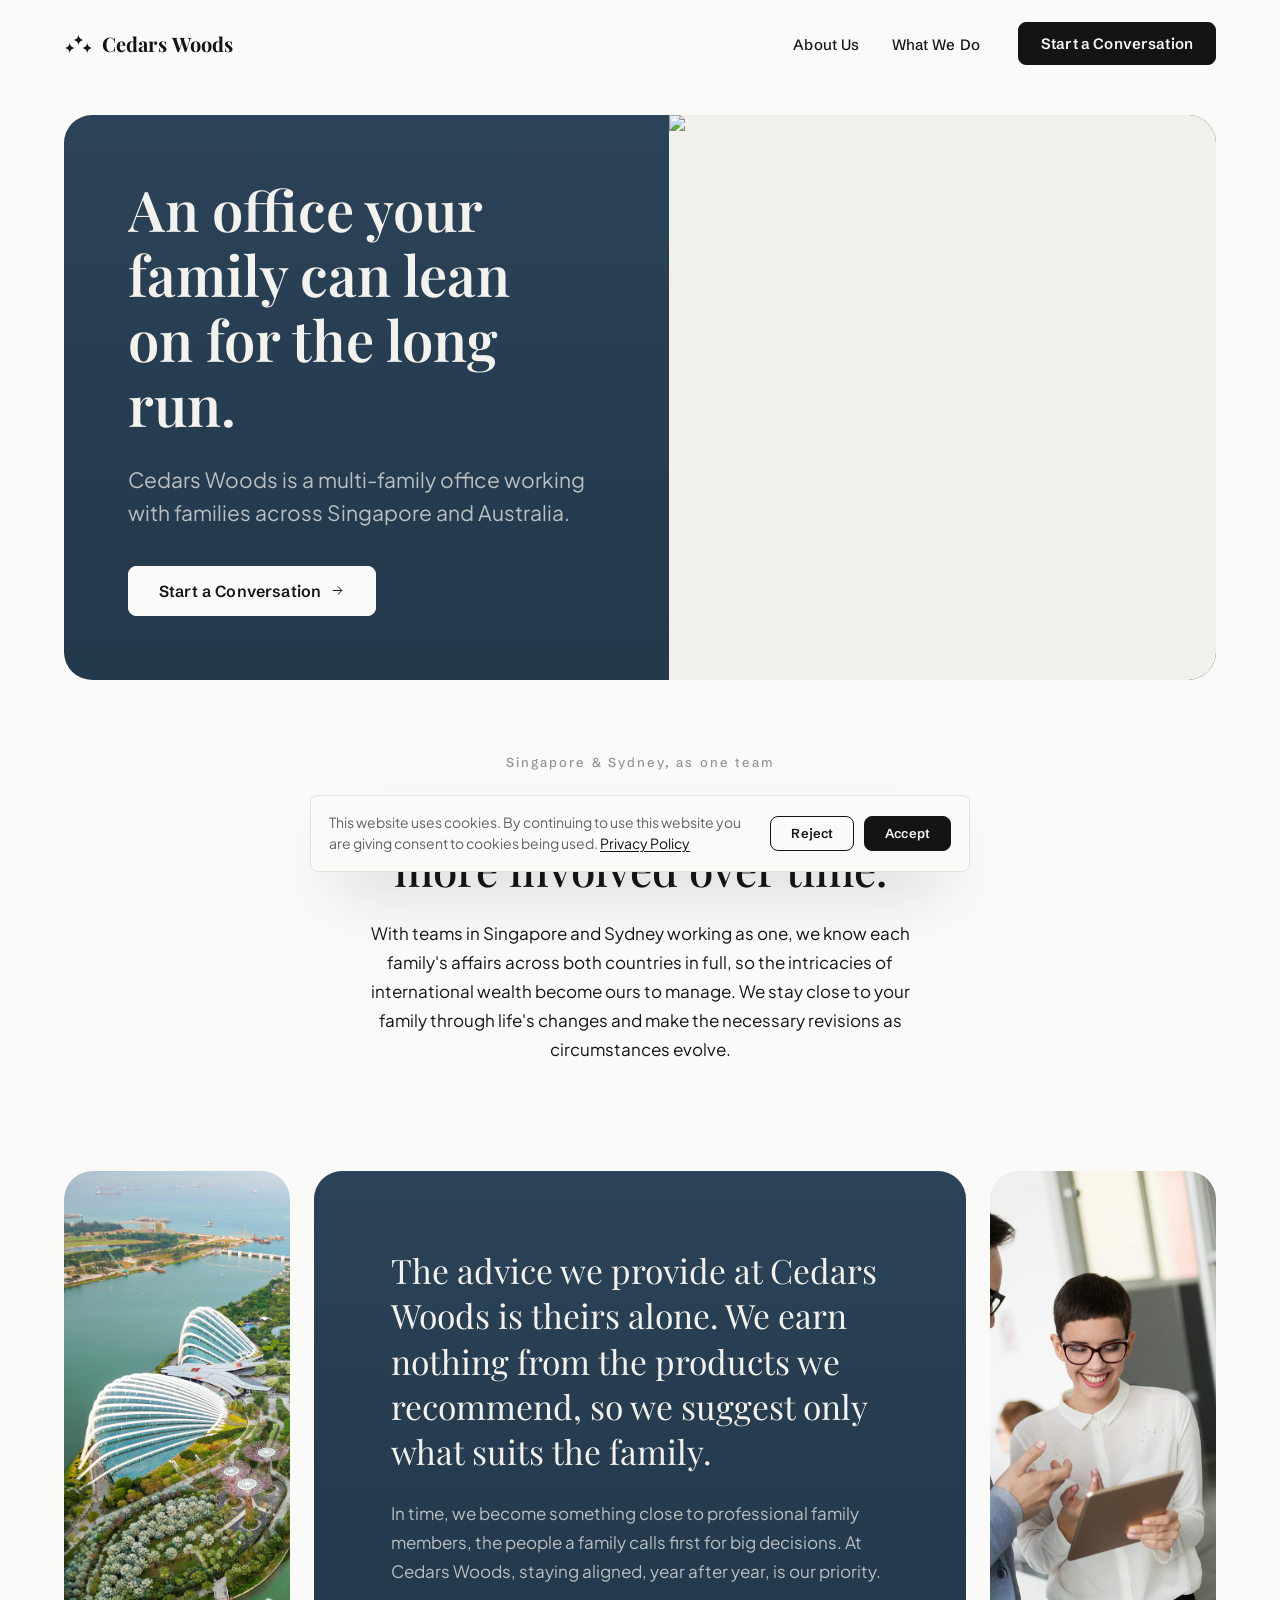
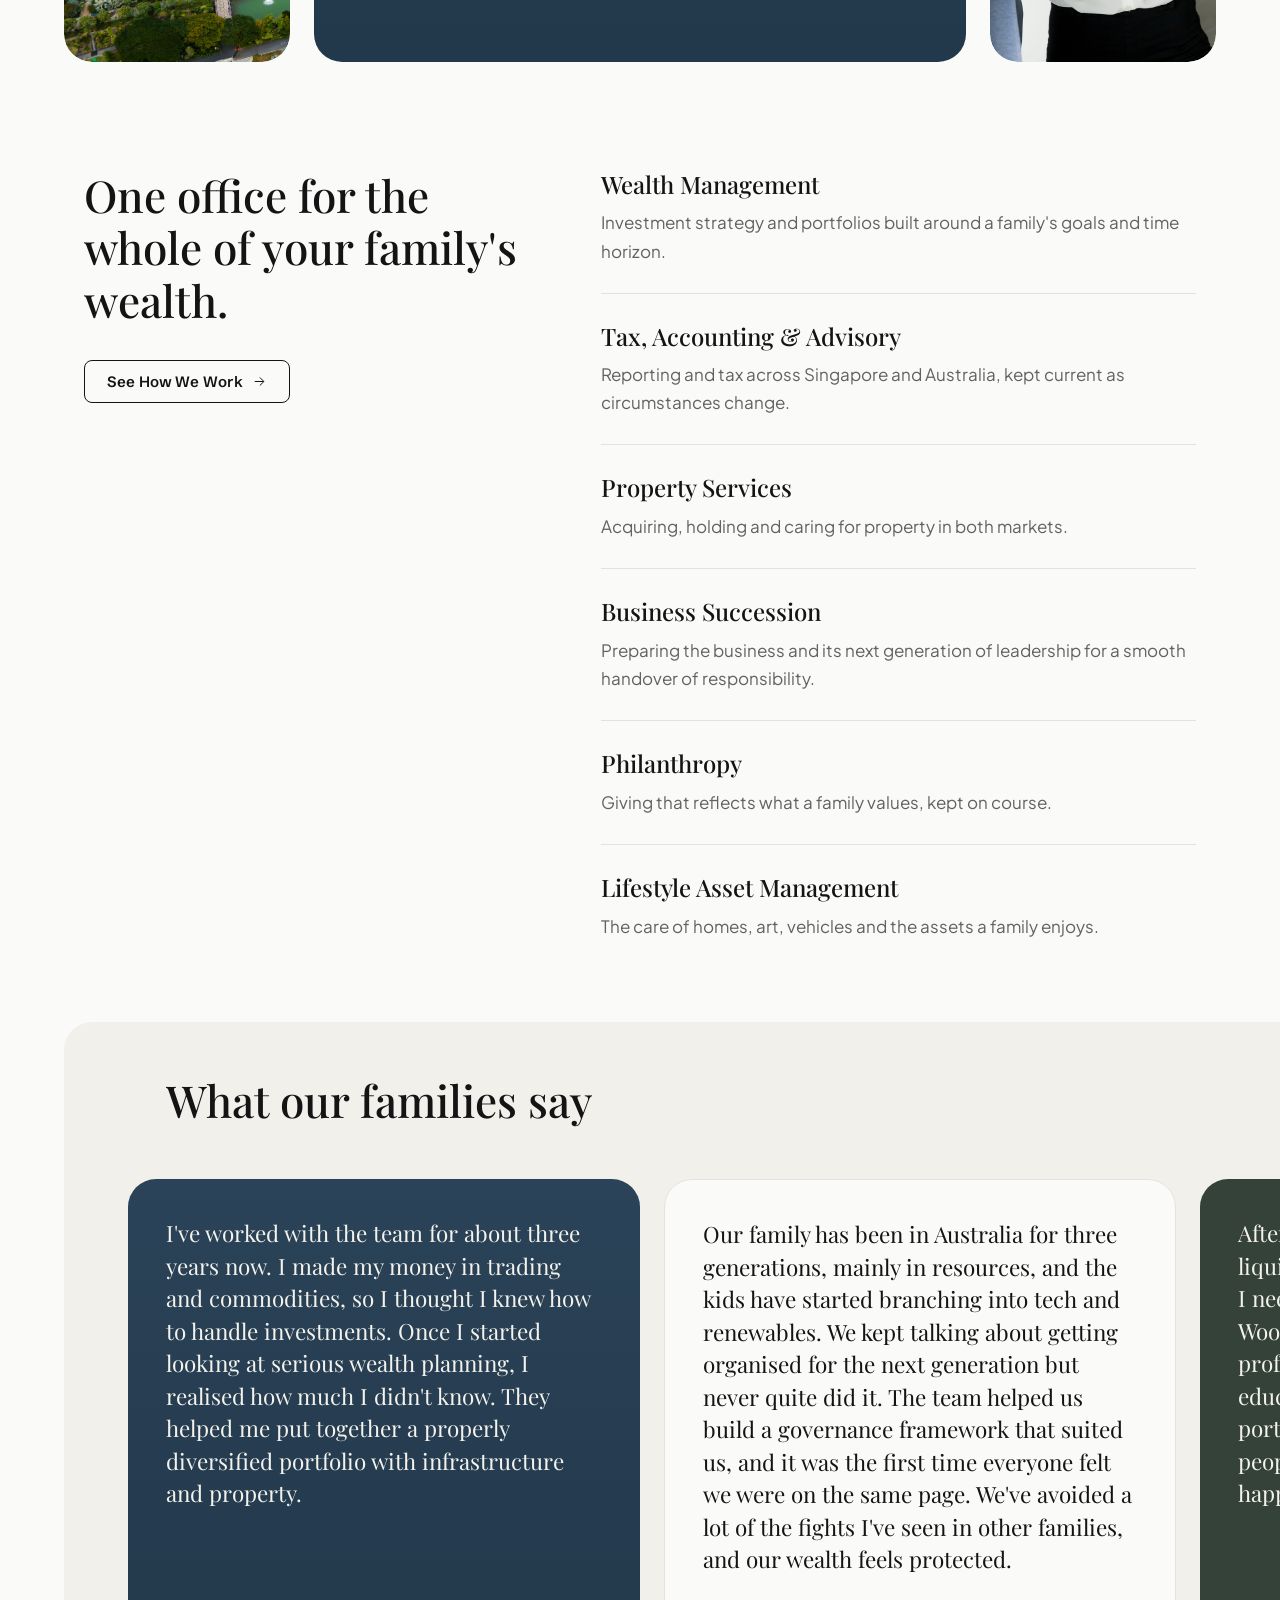
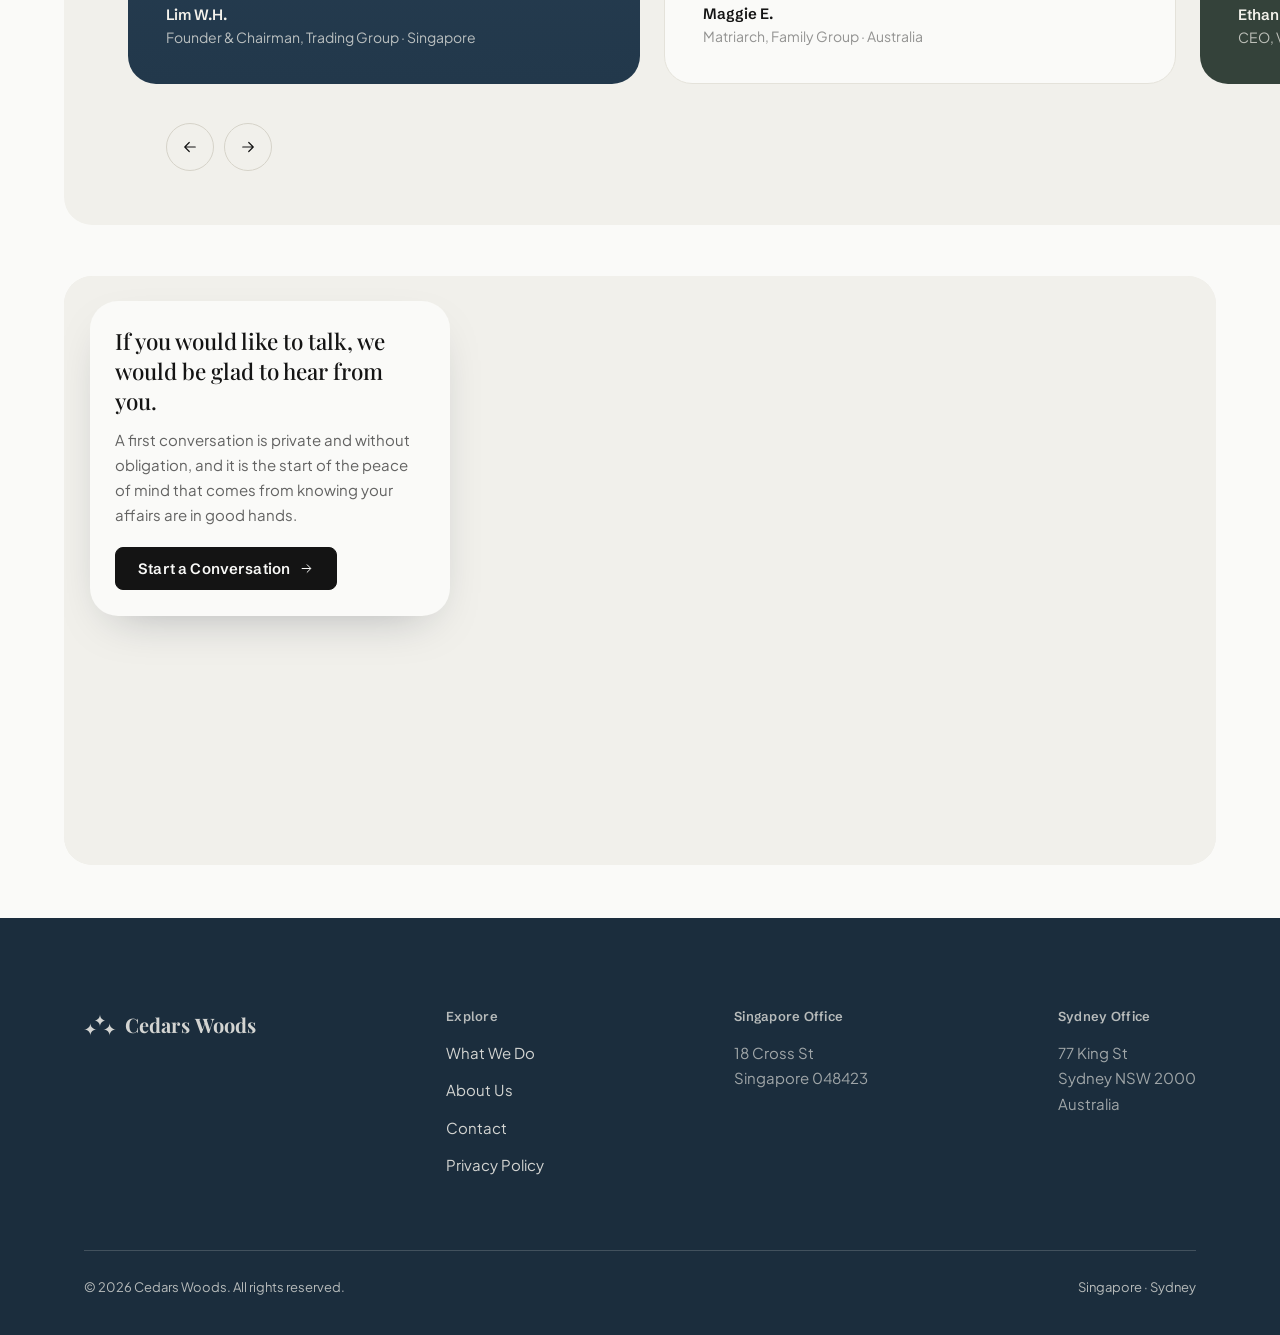
==== commit 04973ecc: "4" ====
--- a/index.html
+++ b/index.html
@@ -40,7 +40,7 @@
     <div class="feature">
       <div class="hero__grid">
         <div class="hero__copy">
-          <h1 data-line-reveal>A family office your family can lean on for the long run.</h1>
+          <h1 data-line-reveal>An office your family can lean on for the long run.</h1>
           <p>Cedars Woods is a multi-family office working with families across Singapore and Australia.</p>
           <div class="hero__actions">
             <a class="btn btn--light btn--lg" href="contact.html">Start a Conversation <svg width="15" height="15" viewBox="0 0 24 24" fill="none" aria-hidden="true"><path d="M5 12h13M13 6l6 6-6 6" stroke="currentColor" stroke-width="1.6" stroke-linecap="round" stroke-linejoin="round"></path></svg></a>
@@ -53,32 +53,26 @@
     </div>
   </section>
 
-  <!-- Cross-border (flanked, parallax) -->
+  <!-- Cross-border (centered intro) -->
   <section class="flank">
-    <div class="flank__img flank__img--left" data-factor="0.04">
-      <div class="media" style="aspect-ratio:3/4;"><img src="images/sing3.jpg" alt="Gardens by the Bay, Singapore"></div>
-    </div>
-    <div class="flank__img flank__img--right" data-factor="0.03">
-      <div class="media" style="aspect-ratio:3/4;"><img src="images/business1.jpg" alt="Two colleagues reviewing figures on a tablet"></div>
-    </div>
     <div class="flank__inner">
-      <div class="marker marker--center"><svg width="18" height="18" viewBox="0 0 24 24" fill="currentColor" aria-hidden="true"><path d="M12 1.5C12.7 8 16 11.3 22.5 12 16 12.7 12.7 16 12 22.5 11.3 16 8 12.7 1.5 12 8 11.3 11.3 8 12 1.5Z"></path></svg></div>
       <span class="eyebrow">Singapore &amp; Sydney, as one team</span>
       <h2 data-line-reveal>Cross-border wealth grows more involved over time.</h2>
       <p>With teams in Singapore and Sydney working as one, we know each family's affairs across both countries in full, so the intricacies of international wealth become ours to manage. We stay close to your family through life's changes and make the necessary revisions as circumstances evolve.</p>
     </div>
   </section>
 
-  <!-- Why families stay -->
-  <section class="section">
-    <div class="reveal">
+  <!-- Why families stay (navy card flanked by images) -->
+  <section class="whystay-band">
+    <div class="reveal whystay-band__grid">
+      <div class="whystay-band__img"><div class="media"><img src="images/sing3.jpg" alt="Gardens by the Bay, Singapore"></div></div>
       <div class="feature whystay">
         <div>
-          <div class="marker marker--on-navy" style="margin-bottom:20px;"><svg width="20" height="20" viewBox="0 0 24 24" fill="currentColor" aria-hidden="true"><path d="M12 1.5C12.7 8 16 11.3 22.5 12 16 12.7 12.7 16 12 22.5 11.3 16 8 12.7 1.5 12 8 11.3 11.3 8 12 1.5Z"></path></svg></div>
           <p class="serif">The advice we provide at Cedars Woods is theirs alone. We earn nothing from the products we recommend, so we suggest only what suits the family.</p>
           <p class="body">In time, we become something close to professional family members, the people a family calls first for big decisions. At Cedars Woods, staying aligned, year after year, is our priority.</p>
         </div>
       </div>
+      <div class="whystay-band__img"><div class="media"><img src="images/business1.jpg" alt="Two colleagues reviewing figures on a tablet"></div></div>
     </div>
   </section>
 
@@ -93,12 +87,12 @@
           </div>
         </div>
         <div class="services__list">
-          <div class="service"><span class="service__num">01</span><div><h3>Wealth Management</h3><p>Investment strategy and portfolios built around a family's goals and time horizon.</p></div></div>
-          <div class="service"><span class="service__num">02</span><div><h3>Tax, Accounting &amp; Advisory</h3><p>Reporting and tax across Singapore and Australia, kept current as circumstances change.</p></div></div>
-          <div class="service"><span class="service__num">03</span><div><h3>Property Services</h3><p>Acquiring, holding and caring for property in both markets.</p></div></div>
-          <div class="service"><span class="service__num">04</span><div><h3>Business Succession</h3><p>Preparing the business and its next generation of leadership for a smooth handover of responsibility.</p></div></div>
-          <div class="service"><span class="service__num">05</span><div><h3>Philanthropy</h3><p>Giving that reflects what a family values, kept on course.</p></div></div>
-          <div class="service"><span class="service__num">06</span><div><h3>Lifestyle Asset Management</h3><p>The care of homes, art, vehicles and the assets a family enjoys.</p></div></div>
+          <div class="service"><div><h3>Wealth Management</h3><p>Investment strategy and portfolios built around a family's goals and time horizon.</p></div></div>
+          <div class="service"><div><h3>Tax, Accounting &amp; Advisory</h3><p>Reporting and tax across Singapore and Australia, kept current as circumstances change.</p></div></div>
+          <div class="service"><div><h3>Property Services</h3><p>Acquiring, holding and caring for property in both markets.</p></div></div>
+          <div class="service"><div><h3>Business Succession</h3><p>Preparing the business and its next generation of leadership for a smooth handover of responsibility.</p></div></div>
+          <div class="service"><div><h3>Philanthropy</h3><p>Giving that reflects what a family values, kept on course.</p></div></div>
+          <div class="service"><div><h3>Lifestyle Asset Management</h3><p>The care of homes, art, vehicles and the assets a family enjoys.</p></div></div>
         </div>
       </div>
     </div>
@@ -133,10 +127,9 @@
     </div>
     <div class="tslider__controls">
       <div class="tslider__arrows">
-        <button class="t-arrow" id="tPrev" aria-label="Previous" disabled><svg width="18" height="18" viewBox="0 0 24 24" fill="none" aria-hidden="true"><path d="M19 12H6M11 6l-6 6 6 6" stroke="currentColor" stroke-width="1.6" stroke-linecap="round" stroke-linejoin="round"></path></svg></button>
+        <button class="t-arrow" id="tPrev" aria-label="Previous"><svg width="18" height="18" viewBox="0 0 24 24" fill="none" aria-hidden="true"><path d="M19 12H6M11 6l-6 6 6 6" stroke="currentColor" stroke-width="1.6" stroke-linecap="round" stroke-linejoin="round"></path></svg></button>
         <button class="t-arrow" id="tNext" aria-label="Next"><svg width="18" height="18" viewBox="0 0 24 24" fill="none" aria-hidden="true"><path d="M5 12h13M13 6l6 6-6 6" stroke="currentColor" stroke-width="1.6" stroke-linecap="round" stroke-linejoin="round"></path></svg></button>
       </div>
-      <div class="tslider__dots" id="tDots"></div>
     </div>
   </section>
 
--- a/style.css
+++ b/style.css
@@ -124,7 +124,7 @@
 /* ---------- nav ---------- */
 .nav { background: var(--surface); position: relative; z-index: 30; }
 .nav__inner {
-  max-width: var(--max-page); margin: 0 auto; padding: 22px var(--gutter);
+  max-width: none; margin: 0 auto; padding: 22px var(--gutter);
   display: flex; align-items: center; justify-content: space-between; gap: 24px;
 }
 .logo { display: inline-flex; align-items: center; gap: 9px; text-decoration: none; color: var(--ink); }
@@ -182,7 +182,7 @@
 .services__aside h2 { font-family: var(--font-serif); font-weight: 500; font-size: var(--display-lg); line-height: 1.12; letter-spacing: normal; color: var(--ink); }
 .services__actions { margin-top: 32px; }
 
-.service { display: grid; grid-template-columns: auto 1fr; gap: 20px; align-items: start; padding: 28px 0; border-top: 1px solid var(--border-subtle); }
+.service { display: block; padding: 28px 0; border-top: 1px solid var(--border-subtle); }
 .service:first-child { border-top: none; padding-top: 0; }
 .service__num {
   display: inline-flex; align-items: center; justify-content: center;
@@ -195,7 +195,7 @@
 
 /* ---------- flanked intro ---------- */
 .flank { position: relative; overflow: hidden; }
-.flank__inner { max-width: min(700px, 100%); margin: 0 auto; padding: calc(var(--section-y) + 180px) var(--gutter); position: relative; z-index: 1; text-align: center; }
+.flank__inner { max-width: min(700px, 100%); margin: 0 auto; padding: var(--section-y) var(--gutter); position: relative; z-index: 1; text-align: center; }
 .flank__inner h2 { margin-top: 22px; font-family: var(--font-serif); font-weight: 500; font-size: var(--display-lg); line-height: 1.12; letter-spacing: normal; color: var(--ink); }
 .flank__inner .eyebrow { display: block; margin-top: 20px; }
 .flank__inner p { margin: 22px auto 0; max-width: 54ch; font-size: 1.0625rem; line-height: 1.7; color: var(--ink); }
@@ -205,6 +205,11 @@
 .flank__img--right { right: clamp(-120px, -5vw, -64px); bottom: clamp(80px, 13%, 200px); width: clamp(260px, 28vw, 500px); }
 
 /* ---------- why stay (navy panel) ---------- */
+.whystay-band { padding: var(--section-y) var(--gutter); }
+.whystay-band__grid { display: grid; grid-template-columns: 0.8fr 2.3fr 0.8fr; gap: 24px; align-items: stretch; }
+.whystay-band__img { border-radius: var(--radius-card); overflow: hidden; min-height: 100%; }
+.whystay-band__img .media { width: 100%; height: 100%; }
+.whystay-band__img img { width: 100%; height: 100%; object-fit: cover; display: block; }
 .whystay { padding: clamp(40px, 6vw, 88px); }
 .whystay > div { max-width: none; }
 .whystay p.serif { font-family: var(--font-serif); font-weight: 400; font-size: var(--display-md); line-height: 1.35; letter-spacing: normal; color: var(--on-navy); }
@@ -322,6 +327,55 @@
 /* blue underlined section titles */
 .line-title { color: var(--thread); text-decoration: underline; text-underline-offset: 5px; text-decoration-thickness: 1px; }
 
+/* about: simple image-left / content-right cards */
+.about-card { display: grid; grid-template-columns: 1fr 1fr; border-radius: var(--radius-card); overflow: hidden; }
+.about-card__media { position: relative; min-height: clamp(360px, 42vw, 560px); }
+.about-card__media .media { position: absolute; inset: 0; border-radius: 0; }
+.about-card__media img { width: 100%; height: 100%; object-fit: cover; display: block; }
+.about-card__body { padding: clamp(36px, 4vw, 72px); display: flex; flex-direction: column; justify-content: center; }
+.about-card--a { background: var(--surface-2); }
+.about-card--b { background: #E7EBEC; }
+.about-card__body h2 { font-family: var(--font-serif); font-weight: 500; font-size: var(--display-md); line-height: 1.22; letter-spacing: normal; color: var(--ink); }
+.about-card__body > p { margin-top: 18px; font-size: 1.0625rem; line-height: 1.7; color: var(--text-body); }
+.about-card__sub + .about-card__sub { margin-top: 36px; }
+.about-card__sub .line-title { display: block; }
+.about-card__sub p { margin-top: 14px; font-size: 1.0625rem; line-height: 1.7; color: var(--text-body); }
+@media (max-width: 860px) {
+  .about-card { grid-template-columns: 1fr; }
+  .about-card__media { min-height: 0; aspect-ratio: 16 / 10; }
+}
+
+/* about: origin section (spilling image + title over paragraph cards) */
+.origin { overflow: hidden; max-width: none; margin: 0; padding: var(--section-y) 0; }
+.origin__top { display: grid; grid-template-columns: minmax(0, 42fr) minmax(0, 58fr); gap: clamp(28px, 3.5vw, 56px); align-items: stretch; }
+.origin__media { position: relative; min-height: clamp(520px, 60vw, 760px); border-radius: 0 var(--radius-card) var(--radius-card) 0; overflow: hidden; transform-origin: left bottom; transition: transform 200ms var(--ease-out), opacity 200ms var(--ease-out); }
+.origin__media .media { position: absolute; inset: 0; border-radius: 0; }
+.origin__media img { width: 100%; height: 100%; object-fit: cover; display: block; }
+.origin__right { display: flex; flex-direction: column; justify-content: center; gap: clamp(34px, 4.5vw, 60px); padding-right: var(--gutter); }
+.origin__title { font-family: var(--font-serif); font-weight: 500; font-size: clamp(1.3rem, 0.95rem + 1.15vw, 1.7rem); line-height: 1.26; letter-spacing: normal; color: var(--ink); max-width: 640px; }
+.origin__cards { flex: 0 0 auto; display: grid; grid-template-columns: repeat(3, 1fr); gap: 16px; }
+.origin__card { background: var(--surface-2); border-radius: var(--radius-card); padding: clamp(20px, 1.7vw, 28px); display: flex; flex-direction: column; justify-content: flex-start; }
+.origin__card p { margin: 0; font-size: 0.9375rem; line-height: 1.66; color: var(--text-body); }
+.origin__card .line-title { display: block; margin-bottom: 18px; }
+
+/* mirrored: image spills right, cards on the left */
+.origin--right .origin__top { grid-template-columns: minmax(0, 58fr) minmax(0, 42fr); }
+.origin--right .origin__media { border-radius: var(--radius-card) 0 0 var(--radius-card); transform-origin: right bottom; }
+.origin--right .origin__right { padding-right: 0; padding-left: var(--gutter); }
+.origin__cards--two { grid-template-columns: repeat(2, 1fr); }
+@media (max-width: 860px) {
+  .origin--right .origin__top { grid-template-columns: 1fr; }
+  .origin--right .origin__media { border-radius: var(--radius-card); order: -1; }
+  .origin--right .origin__right { padding-left: var(--gutter); }
+  .origin__cards--two { grid-template-columns: 1fr; }
+}
+@media (max-width: 860px) {
+  .origin { overflow: visible; }
+  .origin__top { grid-template-columns: 1fr; }
+  .origin__media { margin-left: 0; border-radius: var(--radius-card); min-height: 0; aspect-ratio: 16 / 10; }
+  .origin__cards { grid-template-columns: 1fr; gap: 14px; }
+}
+
 /* pinned line stage (intro): large left image + title -> blue line -> one paragraph at a time */
 .line-stage { position: relative; height: 280vh; }
 .line-stage__pin {
@@ -487,6 +541,8 @@
   .flank__img { display: none; }
 }
 @media (max-width: 960px) {
+  .whystay-band__grid { grid-template-columns: 1fr; }
+  .whystay-band__img { display: none; }
   .nav__desktop { display: none; }
   .nav__toggle { display: inline-flex; }
   .services { grid-template-columns: 1fr; }
